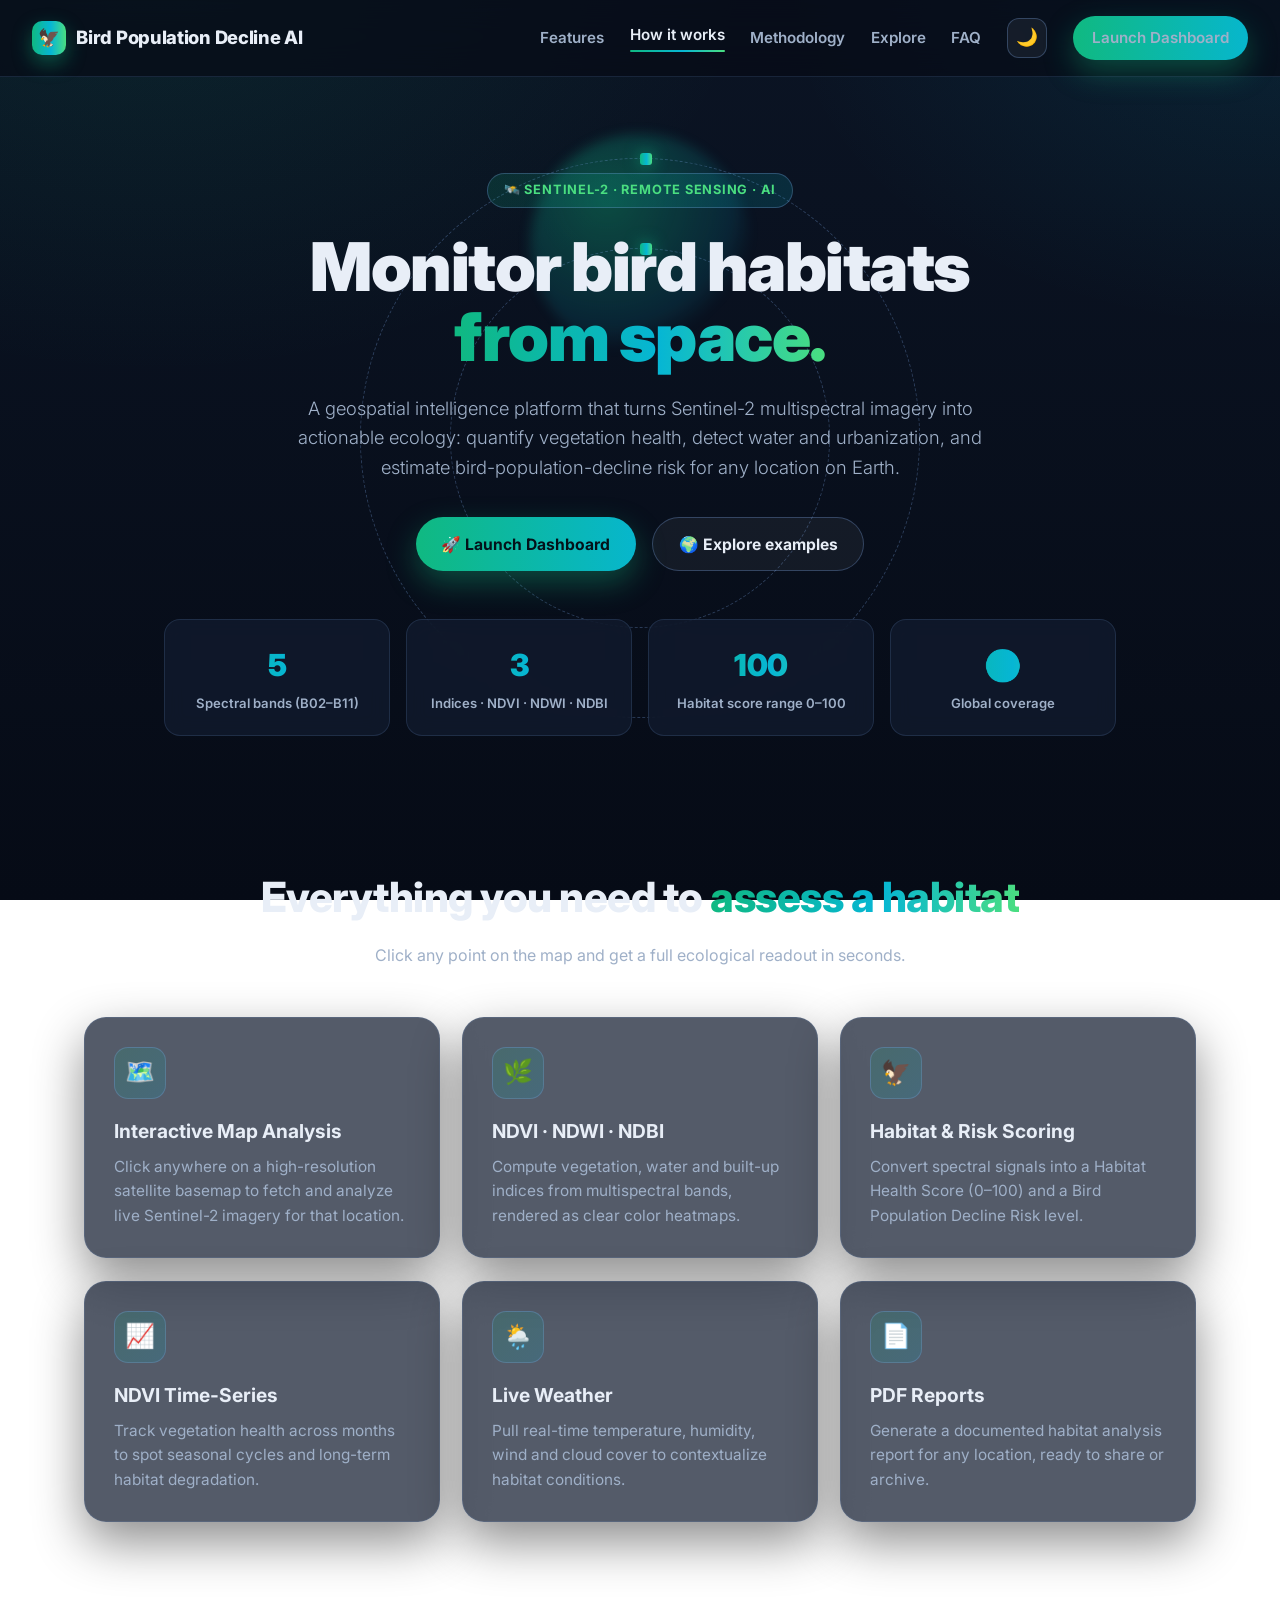
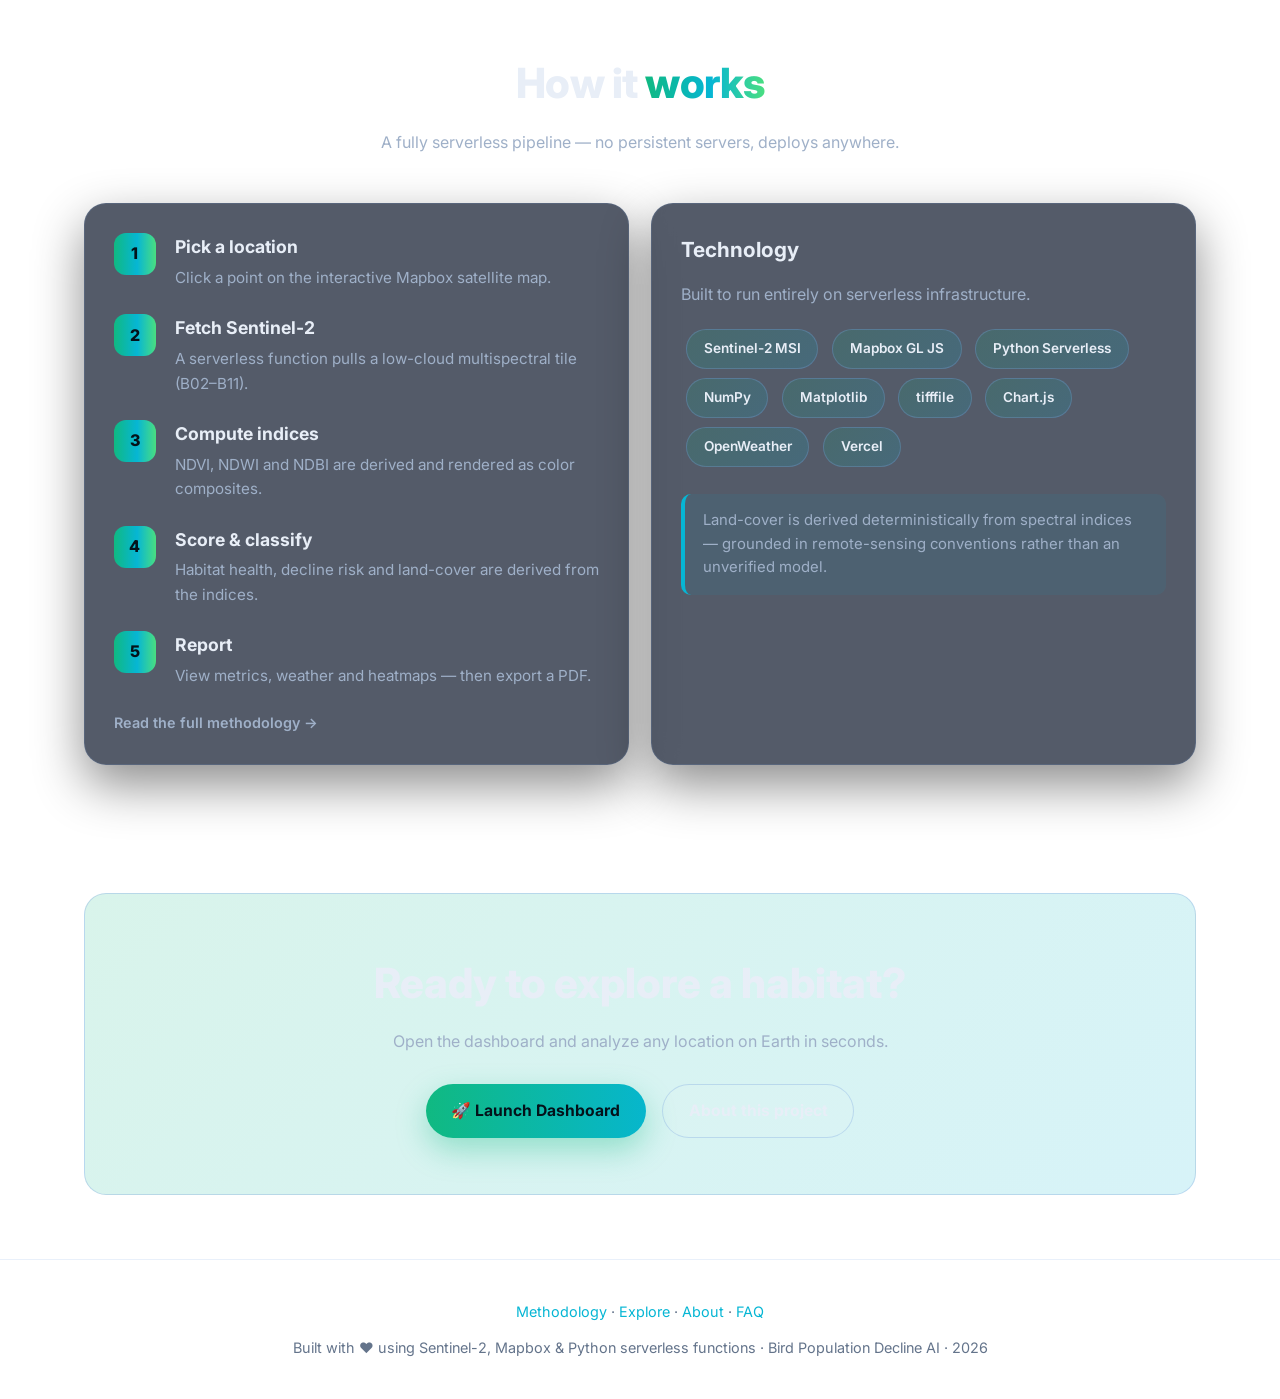
==== index.html @ 42c2994a "Migrate to Vercel static + serverless; add features, PWA, CI" ====
<!DOCTYPE html>
<html lang="en">
<head>
  <meta charset="UTF-8" />
  <meta name="viewport" content="width=device-width, initial-scale=1" />
  <title>Bird Population Decline AI — Geospatial Habitat Intelligence</title>
  <meta name="description" content="Satellite intelligence platform that analyzes bird habitat health and population-decline risk from Sentinel-2 imagery using NDVI, NDWI and NDBI." />
  <link href="https://fonts.googleapis.com/css2?family=Inter:wght@300;400;500;600;700;800;900&display=swap" rel="stylesheet" />
  <link rel="icon" href="data:image/svg+xml,%3Csvg xmlns='http://www.w3.org/2000/svg' viewBox='0 0 100 100'%3E%3Ctext y='.9em' font-size='90'%3E%F0%9F%A6%85%3C/text%3E%3C/svg%3E" />
  <link rel="stylesheet" href="/assets/css/style.css" />
</head>
<body>

  <!-- NAVBAR -->
  <nav class="navbar">
    <a href="/" class="brand" style="color:inherit;">
      <span class="logo">🦅</span>
      <span>Bird Population Decline&nbsp;AI</span>
    </a>
    <div class="nav-links">
      <a href="#features" class="hide-sm">Features</a>
      <a href="#how" class="hide-sm">How it works</a>
      <a href="/methodology" class="hide-sm">Methodology</a>
      <a href="/explore" class="hide-sm">Explore</a>
      <a href="/faq" class="hide-sm">FAQ</a>
      <button class="theme-toggle" data-theme-toggle type="button" aria-label="Toggle color theme" aria-pressed="false" title="Toggle light / dark">
        <span class="sun">☀️</span><span class="moon">🌙</span>
      </button>
      <a href="/dashboard" class="btn btn-primary" style="padding:0.6rem 1.2rem;">Launch Dashboard</a>
    </div>
    <button class="nav-toggle" type="button" aria-label="Open menu" aria-expanded="false"><span></span></button>
  </nav>

  <!-- HERO -->
  <header class="hero">
    <div class="hero-motif" aria-hidden="true">
      <div class="planet"></div>
      <div class="orbit o1"><span class="sat"></span></div>
      <div class="orbit o2"><span class="sat"></span></div>
    </div>
    <span class="eyebrow">🛰️ Sentinel-2 · Remote Sensing · AI</span>
    <h1>Monitor bird habitats <br /><span class="gradient-text">from space.</span></h1>
    <p class="lead">
      A geospatial intelligence platform that turns Sentinel-2 multispectral imagery into
      actionable ecology: quantify vegetation health, detect water and urbanization, and
      estimate bird-population-decline risk for any location on Earth.
    </p>
    <div class="hero-actions">
      <a href="/dashboard" class="btn btn-primary">🚀 Launch Dashboard</a>
      <a href="/explore" class="btn btn-ghost">🌍 Explore examples</a>
    </div>

    <!-- STAT BAND -->
    <div class="stat-band" style="margin-top:3rem;">
      <div class="stat reveal">
        <div class="snum gradient-text"><span data-count="5">0</span></div>
        <div class="slabel">Spectral bands (B02–B11)</div>
      </div>
      <div class="stat reveal d1">
        <div class="snum gradient-text"><span data-count="3">0</span></div>
        <div class="slabel">Indices · NDVI · NDWI · NDBI</div>
      </div>
      <div class="stat reveal d2">
        <div class="snum gradient-text"><span data-count="100">0</span></div>
        <div class="slabel">Habitat score range 0–100</div>
      </div>
      <div class="stat reveal d3">
        <div class="snum gradient-text">🌍</div>
        <div class="slabel">Global coverage</div>
      </div>
    </div>
  </header>

  <!-- FEATURES -->
  <section class="section" id="features">
    <div class="section-head reveal">
      <h2>Everything you need to <span class="gradient-text">assess a habitat</span></h2>
      <p>Click any point on the map and get a full ecological readout in seconds.</p>
    </div>
    <div class="grid grid-3">
      <div class="card feature reveal">
        <div class="ficon">🗺️</div>
        <h3>Interactive Map Analysis</h3>
        <p>Click anywhere on a high-resolution satellite basemap to fetch and analyze live Sentinel-2 imagery for that location.</p>
      </div>
      <div class="card feature reveal d1">
        <div class="ficon">🌿</div>
        <h3>NDVI · NDWI · NDBI</h3>
        <p>Compute vegetation, water and built-up indices from multispectral bands, rendered as clear color heatmaps.</p>
      </div>
      <div class="card feature reveal d2">
        <div class="ficon">🦅</div>
        <h3>Habitat &amp; Risk Scoring</h3>
        <p>Convert spectral signals into a Habitat Health Score (0–100) and a Bird Population Decline Risk level.</p>
      </div>
      <div class="card feature reveal">
        <div class="ficon">📈</div>
        <h3>NDVI Time-Series</h3>
        <p>Track vegetation health across months to spot seasonal cycles and long-term habitat degradation.</p>
      </div>
      <div class="card feature reveal d1">
        <div class="ficon">🌦️</div>
        <h3>Live Weather</h3>
        <p>Pull real-time temperature, humidity, wind and cloud cover to contextualize habitat conditions.</p>
      </div>
      <div class="card feature reveal d2">
        <div class="ficon">📄</div>
        <h3>PDF Reports</h3>
        <p>Generate a documented habitat analysis report for any location, ready to share or archive.</p>
      </div>
    </div>
  </section>

  <!-- HOW IT WORKS -->
  <section class="section" id="how">
    <div class="section-head reveal">
      <h2>How it <span class="gradient-text">works</span></h2>
      <p>A fully serverless pipeline — no persistent servers, deploys anywhere.</p>
    </div>
    <div class="grid grid-2">
      <div class="card reveal">
        <div class="grid steps" style="gap:1.5rem;">
          <div class="step"><div class="num">1</div><div><h3>Pick a location</h3><p>Click a point on the interactive Mapbox satellite map.</p></div></div>
          <div class="step"><div class="num">2</div><div><h3>Fetch Sentinel-2</h3><p>A serverless function pulls a low-cloud multispectral tile (B02–B11).</p></div></div>
          <div class="step"><div class="num">3</div><div><h3>Compute indices</h3><p>NDVI, NDWI and NDBI are derived and rendered as color composites.</p></div></div>
          <div class="step"><div class="num">4</div><div><h3>Score &amp; classify</h3><p>Habitat health, decline risk and land-cover are derived from the indices.</p></div></div>
          <div class="step"><div class="num">5</div><div><h3>Report</h3><p>View metrics, weather and heatmaps — then export a PDF.</p></div></div>
        </div>
        <a href="/methodology" class="back-link" style="margin-top:1.4rem;margin-bottom:0;">Read the full methodology →</a>
      </div>
      <div class="card reveal d1" id="tech">
        <h3 style="font-size:1.3rem;margin-bottom:1rem;">Technology</h3>
        <p style="color:var(--text-dim);margin-bottom:1rem;">Built to run entirely on serverless infrastructure.</p>
        <div>
          <span class="pill">Sentinel-2 MSI</span>
          <span class="pill">Mapbox GL JS</span>
          <span class="pill">Python Serverless</span>
          <span class="pill">NumPy</span>
          <span class="pill">Matplotlib</span>
          <span class="pill">tifffile</span>
          <span class="pill">Chart.js</span>
          <span class="pill">OpenWeather</span>
          <span class="pill">Vercel</span>
        </div>
        <div class="info-box" style="margin-top:1.4rem;">
          Land-cover is derived deterministically from spectral indices — grounded in
          remote-sensing conventions rather than an unverified model.
        </div>
      </div>
    </div>
  </section>

  <!-- CTA -->
  <section class="section">
    <div class="cta-band reveal">
      <h2>Ready to explore a habitat?</h2>
      <p>Open the dashboard and analyze any location on Earth in seconds.</p>
      <div class="hero-actions">
        <a href="/dashboard" class="btn btn-primary">🚀 Launch Dashboard</a>
        <a href="/about" class="btn btn-ghost">About this project</a>
      </div>
    </div>
  </section>

  <footer class="site-footer">
    <div style="margin-bottom:0.8rem;">
      <a href="/methodology">Methodology</a> ·
      <a href="/explore">Explore</a> ·
      <a href="/about">About</a> ·
      <a href="/faq">FAQ</a>
    </div>
    Built with ❤️ using Sentinel-2, Mapbox &amp; Python serverless functions ·
    Bird Population Decline AI · <span data-year></span>
  </footer>

  <script src="/assets/js/site.js"></script>
</body>
</html>
---- assets/css/style.css ----
/* ============================================================
   Bird Population Decline AI — Design System
   Professional dark theme with emerald/cyan accents
   ============================================================ */

:root {
  --bg-0: #060b16;
  --bg-1: #0b1424;
  --bg-2: #101c33;
  --surface: rgba(18, 28, 48, 0.72);
  --surface-solid: #111c30;
  --border: rgba(120, 160, 220, 0.16);
  --border-strong: rgba(120, 160, 220, 0.32);

  --text: #e8eef7;
  --text-dim: #9fb0c8;
  --text-faint: #64748b;

  --emerald: #10b981;
  --cyan: #06b6d4;
  --lime: #4ade80;
  --amber: #f59e0b;
  --red: #ef4444;

  --grad: linear-gradient(90deg, #10b981, #06b6d4 55%, #4ade80);
  --grad-soft: linear-gradient(135deg, rgba(16, 185, 129, 0.16), rgba(6, 182, 212, 0.16));

  --radius: 16px;
  --radius-lg: 22px;
  --shadow: 0 20px 50px rgba(0, 0, 0, 0.45);
  --shadow-lg: 0 30px 70px rgba(0, 0, 0, 0.55);
  --font: "Inter", "Segoe UI", system-ui, -apple-system, sans-serif;
}

* { margin: 0; padding: 0; box-sizing: border-box; }

html { scroll-behavior: smooth; }

body {
  font-family: var(--font);
  color: var(--text);
  background:
    radial-gradient(1000px 700px at 12% -5%, rgba(16, 185, 129, 0.10), transparent 60%),
    radial-gradient(900px 600px at 100% 0%, rgba(6, 182, 212, 0.10), transparent 55%),
    linear-gradient(180deg, var(--bg-1) 0%, var(--bg-0) 100%);
  background-attachment: fixed;
  min-height: 100vh;
  line-height: 1.6;
  -webkit-font-smoothing: antialiased;
}

a { color: var(--cyan); text-decoration: none; }
a:hover { color: var(--lime); }

.gradient-text {
  background: var(--grad);
  -webkit-background-clip: text;
  background-clip: text;
  -webkit-text-fill-color: transparent;
}

/* ---------- Buttons ---------- */
.btn {
  display: inline-flex;
  align-items: center;
  gap: 0.5rem;
  padding: 0.85rem 1.6rem;
  border-radius: 999px;
  font-weight: 700;
  font-size: 0.98rem;
  border: none;
  cursor: pointer;
  transition: transform 0.25s ease, box-shadow 0.25s ease, background-position 0.4s ease;
  font-family: inherit;
}
.btn-primary {
  background: var(--grad);
  background-size: 200%;
  color: #04121a;
  box-shadow: 0 12px 30px rgba(16, 185, 129, 0.35);
}
.btn-primary:hover {
  transform: translateY(-3px);
  background-position: 100%;
  box-shadow: 0 18px 44px rgba(16, 185, 129, 0.5);
  color: #04121a;
}
.btn-ghost {
  background: rgba(255, 255, 255, 0.05);
  color: var(--text);
  border: 1px solid var(--border-strong);
}
.btn-ghost:hover { background: rgba(255, 255, 255, 0.1); transform: translateY(-2px); color: var(--text); }
.btn:disabled { opacity: 0.55; cursor: not-allowed; transform: none; box-shadow: none; }

/* ---------- Cards ---------- */
.card {
  background: var(--surface);
  border: 1px solid var(--border);
  border-radius: var(--radius-lg);
  padding: 1.8rem;
  backdrop-filter: blur(14px);
  -webkit-backdrop-filter: blur(14px);
  box-shadow: var(--shadow);
}

/* ============================================================
   NAVBAR
   ============================================================ */
.navbar {
  position: sticky;
  top: 0;
  z-index: 50;
  display: flex;
  align-items: center;
  justify-content: space-between;
  padding: 1rem 2rem;
  background: rgba(6, 11, 22, 0.7);
  backdrop-filter: blur(16px);
  border-bottom: 1px solid var(--border);
}
.brand { display: flex; align-items: center; gap: 0.65rem; font-weight: 800; font-size: 1.15rem; letter-spacing: -0.3px; }
.brand .logo {
  width: 34px; height: 34px; border-radius: 10px;
  display: grid; place-items: center;
  background: var(--grad); font-size: 1.1rem;
  box-shadow: 0 8px 20px rgba(16, 185, 129, 0.4);
}
.nav-links { display: flex; align-items: center; gap: 1.6rem; }
.nav-links a { color: var(--text-dim); font-weight: 600; font-size: 0.95rem; }
.nav-links a:hover { color: var(--text); }

/* ============================================================
   LANDING PAGE
   ============================================================ */
.hero {
  text-align: center;
  padding: 6rem 1.5rem 4rem;
  position: relative;
}
.hero .eyebrow {
  display: inline-block;
  padding: 0.4rem 1rem;
  border-radius: 999px;
  background: var(--grad-soft);
  border: 1px solid var(--border-strong);
  color: var(--lime);
  font-size: 0.8rem;
  font-weight: 700;
  letter-spacing: 0.06em;
  text-transform: uppercase;
  margin-bottom: 1.5rem;
}
.hero h1 {
  font-size: clamp(2.4rem, 6vw, 4.2rem);
  font-weight: 900;
  letter-spacing: -1.5px;
  line-height: 1.05;
  margin-bottom: 1.3rem;
}
.hero p.lead {
  max-width: 720px;
  margin: 0 auto 2.2rem;
  font-size: 1.15rem;
  color: var(--text-dim);
  font-weight: 300;
}
.hero-actions { display: flex; gap: 1rem; justify-content: center; flex-wrap: wrap; }

.section { max-width: 1160px; margin: 0 auto; padding: 4rem 1.5rem; }
.section-head { text-align: center; margin-bottom: 3rem; }
.section-head h2 { font-size: clamp(1.8rem, 3.5vw, 2.6rem); font-weight: 800; letter-spacing: -0.5px; margin-bottom: 0.8rem; }
.section-head p { color: var(--text-dim); max-width: 620px; margin: 0 auto; }

.grid { display: grid; gap: 1.4rem; }
.grid-3 { grid-template-columns: repeat(auto-fit, minmax(280px, 1fr)); }
.grid-2 { grid-template-columns: repeat(auto-fit, minmax(320px, 1fr)); }

.feature {
  transition: transform 0.3s ease, border-color 0.3s ease, box-shadow 0.3s ease;
}
.feature:hover { transform: translateY(-6px); border-color: var(--border-strong); box-shadow: var(--shadow-lg); }
.feature .ficon {
  width: 52px; height: 52px; border-radius: 14px;
  display: grid; place-items: center; font-size: 1.5rem;
  background: var(--grad-soft); border: 1px solid var(--border-strong);
  margin-bottom: 1.1rem;
}
.feature h3 { font-size: 1.2rem; margin-bottom: 0.5rem; }
.feature p { color: var(--text-dim); font-size: 0.96rem; }

/* Steps */
.steps { counter-reset: step; }
.step { display: flex; gap: 1.2rem; align-items: flex-start; }
.step .num {
  flex: none; width: 42px; height: 42px; border-radius: 12px;
  display: grid; place-items: center; font-weight: 800;
  background: var(--grad); color: #04121a;
}
.step h3 { font-size: 1.1rem; margin-bottom: 0.3rem; }
.step p { color: var(--text-dim); font-size: 0.95rem; }

.cta-band {
  text-align: center;
  background: var(--grad-soft);
  border: 1px solid var(--border-strong);
  border-radius: var(--radius-lg);
  padding: 3.5rem 2rem;
}
.cta-band h2 { font-size: clamp(1.8rem, 4vw, 2.6rem); font-weight: 800; margin-bottom: 0.8rem; }
.cta-band p { color: var(--text-dim); margin-bottom: 1.8rem; }

.pill {
  display: inline-block; margin: 0.3rem;
  padding: 0.5rem 1.05rem; border-radius: 999px;
  background: var(--grad-soft); border: 1px solid var(--border-strong);
  font-size: 0.85rem; font-weight: 600;
}

.site-footer {
  border-top: 1px solid var(--border);
  padding: 2.5rem 1.5rem;
  text-align: center;
  color: var(--text-faint);
  font-size: 0.9rem;
}

/* ============================================================
   LOGIN OVERLAY
   ============================================================ */
.login-overlay {
  position: fixed; inset: 0; z-index: 100;
  display: grid; place-items: center;
  padding: 1.5rem;
  background:
    radial-gradient(800px 500px at 50% 0%, rgba(16, 185, 129, 0.12), transparent 60%),
    rgba(4, 8, 16, 0.92);
  backdrop-filter: blur(6px);
}
.login-card { width: 100%; max-width: 420px; text-align: center; }
.login-card .logo-lg {
  width: 64px; height: 64px; border-radius: 18px; margin: 0 auto 1.2rem;
  display: grid; place-items: center; font-size: 2rem;
  background: var(--grad); box-shadow: 0 14px 34px rgba(16, 185, 129, 0.45);
}
.login-card h2 { font-size: 1.6rem; margin-bottom: 0.4rem; }
.login-card .sub { color: var(--text-dim); font-size: 0.95rem; margin-bottom: 1.6rem; }
.demo-hint {
  background: var(--grad-soft); border: 1px dashed var(--border-strong);
  border-radius: 12px; padding: 0.7rem; font-size: 0.85rem; color: var(--text-dim);
  margin-bottom: 1.4rem;
}
.demo-hint b { color: var(--lime); }

.field { text-align: left; margin-bottom: 1rem; }
.field label { display: block; font-size: 0.85rem; color: var(--text-dim); margin-bottom: 0.4rem; font-weight: 600; }
.input {
  width: 100%; padding: 0.8rem 1rem; border-radius: 12px;
  background: rgba(255, 255, 255, 0.04); border: 1px solid var(--border-strong);
  color: var(--text); font-size: 0.98rem; font-family: inherit;
  transition: border-color 0.2s ease, box-shadow 0.2s ease;
}
.input:focus { outline: none; border-color: var(--emerald); box-shadow: 0 0 0 3px rgba(16, 185, 129, 0.18); }
.form-error { color: var(--red); font-size: 0.88rem; min-height: 1.2rem; margin-bottom: 0.6rem; }

/* ============================================================
   DASHBOARD
   ============================================================ */
.dash { display: none; }
.dash.active { display: block; }

.dash-tabs {
  display: flex; gap: 0.5rem; flex-wrap: wrap;
  max-width: 1300px; margin: 1.5rem auto 0; padding: 0 1.5rem;
}
.tab-btn {
  padding: 0.7rem 1.3rem; border-radius: 12px 12px 0 0;
  background: transparent; border: none; cursor: pointer;
  color: var(--text-dim); font-weight: 700; font-size: 0.95rem; font-family: inherit;
  border-bottom: 3px solid transparent; transition: all 0.2s ease;
}
.tab-btn:hover { color: var(--text); background: rgba(255, 255, 255, 0.04); }
.tab-btn.active { color: var(--emerald); border-bottom-color: var(--emerald); background: var(--grad-soft); }

.dash-body { max-width: 1300px; margin: 0 auto; padding: 1.5rem; }
.tab-panel { display: none; animation: fadeIn 0.4s ease; }
.tab-panel.active { display: block; }
@keyframes fadeIn { from { opacity: 0; transform: translateY(10px); } to { opacity: 1; transform: none; } }

.panel-title { font-size: 1.5rem; font-weight: 800; margin-bottom: 0.4rem; }
.panel-sub { color: var(--text-dim); margin-bottom: 1.4rem; }

#map { width: 100%; height: 460px; border-radius: var(--radius); overflow: hidden; border: 1px solid var(--border-strong); }

.coord-bar {
  display: flex; align-items: center; justify-content: space-between; flex-wrap: wrap; gap: 1rem;
  margin-top: 1.2rem; padding: 1rem 1.3rem;
  background: var(--grad-soft); border: 1px solid var(--border-strong); border-radius: 14px;
}
.coord-bar .coords { font-family: ui-monospace, monospace; font-size: 1rem; }

/* Metrics */
.metrics { display: grid; grid-template-columns: repeat(auto-fit, minmax(180px, 1fr)); gap: 1.1rem; margin: 1.4rem 0; }
.metric {
  background: var(--grad-soft); border: 1px solid var(--border-strong);
  border-radius: var(--radius); padding: 1.3rem; text-align: center;
  transition: transform 0.3s ease, box-shadow 0.3s ease;
}
.metric:hover { transform: translateY(-5px); box-shadow: 0 16px 36px rgba(16, 185, 129, 0.2); }
.metric .mlabel { font-size: 0.75rem; text-transform: uppercase; letter-spacing: 0.06em; color: var(--text-dim); font-weight: 700; margin-bottom: 0.5rem; }
.metric .mvalue { font-size: 2rem; font-weight: 800; }
.metric .mnote { font-size: 0.8rem; color: var(--text-dim); margin-top: 0.4rem; }

/* Index image grid */
.img-grid { display: grid; grid-template-columns: repeat(auto-fit, minmax(220px, 1fr)); gap: 1.2rem; }
.img-tile { text-align: center; }
.img-tile img {
  width: 100%; border-radius: 14px; border: 1px solid var(--border-strong);
  background: var(--bg-2); image-rendering: auto; aspect-ratio: 1 / 1; object-fit: cover;
}
.img-tile .caption { margin-top: 0.6rem; font-weight: 700; }
.img-tile .caption small { display: block; color: var(--text-dim); font-weight: 400; font-size: 0.8rem; }

.info-box {
  background: rgba(6, 182, 212, 0.08); border-left: 4px solid var(--cyan);
  padding: 0.9rem 1.1rem; border-radius: 10px; margin: 1rem 0; font-size: 0.93rem; color: var(--text-dim);
}
.badge {
  display: inline-block; padding: 0.5rem 1.1rem; border-radius: 999px; font-weight: 700;
  background: var(--grad-soft); border: 1px solid var(--border-strong);
}

.row { display: flex; gap: 1rem; flex-wrap: wrap; align-items: flex-end; }
.row .field { flex: 1; min-width: 180px; margin-bottom: 0; }

/* Loader */
.loader {
  width: 46px; height: 46px; border-radius: 50%;
  border: 5px solid rgba(255, 255, 255, 0.1); border-top-color: var(--emerald);
  animation: spin 0.9s linear infinite; margin: 1.5rem auto;
}
@keyframes spin { to { transform: rotate(360deg); } }
.loading-wrap { text-align: center; color: var(--text-dim); }

.hidden { display: none !important; }

.toast {
  position: fixed; bottom: 1.5rem; left: 50%; transform: translateX(-50%);
  background: var(--surface-solid); border: 1px solid var(--border-strong);
  color: var(--text); padding: 0.9rem 1.4rem; border-radius: 12px;
  box-shadow: var(--shadow-lg); z-index: 200; max-width: 90vw;
  opacity: 0; pointer-events: none; transition: opacity 0.3s ease, transform 0.3s ease;
}
.toast.show { opacity: 1; transform: translateX(-50%) translateY(-4px); }
.toast.error { border-color: var(--red); }
.toast.success { border-color: var(--emerald); }

@media (max-width: 640px) {
  .navbar { padding: 0.9rem 1.1rem; }
  .nav-links { gap: 1rem; }
  .nav-links a.hide-sm { display: none; }
  #map { height: 340px; }
}



/* ============================================================
   ENHANCEMENTS — shared components (v2)
   Added: light theme, condensing navbar, scroll-reveal,
   skeletons, risk gauge, accordion, stat band, index legend,
   content pages (prose/formula/diagram), example cards,
   error page, theme toggle, mobile nav, reduced-motion.
   ============================================================ */

/* ---------- Light theme overrides ---------- */
[data-theme="light"] {
  --bg-0: #e9eef6;
  --bg-1: #f4f8fc;
  --bg-2: #ffffff;
  --surface: rgba(255, 255, 255, 0.82);
  --surface-solid: #ffffff;
  --border: rgba(30, 60, 110, 0.14);
  --border-strong: rgba(30, 60, 110, 0.26);
  --text: #0f1b2d;
  --text-dim: #43576f;
  --text-faint: #6b7d97;
  --shadow: 0 20px 50px rgba(20, 40, 80, 0.12);
  --shadow-lg: 0 30px 70px rgba(20, 40, 80, 0.18);
}
[data-theme="light"] a { color: #0891b2; }
[data-theme="light"] a:hover { color: #059669; }
[data-theme="light"] .navbar { background: rgba(255, 255, 255, 0.72); }
[data-theme="light"] .btn-ghost { background: rgba(20, 40, 80, 0.05); }
[data-theme="light"] .btn-ghost:hover { background: rgba(20, 40, 80, 0.1); }
[data-theme="light"] .input { background: rgba(20, 40, 80, 0.04); }
[data-theme="light"] .tab-btn:hover { background: rgba(20, 40, 80, 0.05); }
[data-theme="light"] .loader { border-color: rgba(20, 40, 80, 0.12); border-top-color: var(--emerald); }
[data-theme="light"] .skeleton {
  background: linear-gradient(90deg, rgba(20,40,80,0.06) 25%, rgba(20,40,80,0.12) 37%, rgba(20,40,80,0.06) 63%);
  background-size: 400% 100%;
}
[data-theme="light"] .login-overlay {
  background:
    radial-gradient(800px 500px at 50% 0%, rgba(16, 185, 129, 0.16), transparent 60%),
    rgba(230, 238, 248, 0.94);
}

/* smooth theme transition */
body, .navbar, .card, .input, .btn { transition: background-color 0.3s ease, color 0.3s ease, border-color 0.3s ease; }

/* ---------- Condensing navbar + theme toggle + mobile nav ---------- */
.navbar { transition: padding 0.28s ease, background 0.28s ease, box-shadow 0.28s ease; }
.navbar.scrolled { padding-top: 0.6rem; padding-bottom: 0.6rem; box-shadow: 0 10px 30px rgba(0,0,0,0.25); }

.theme-toggle {
  width: 40px; height: 40px; flex: none;
  display: grid; place-items: center;
  border-radius: 12px; cursor: pointer;
  background: rgba(255,255,255,0.06);
  border: 1px solid var(--border-strong);
  color: var(--text); font-size: 1.1rem; line-height: 1;
  transition: transform 0.2s ease, background 0.2s ease;
}
[data-theme="light"] .theme-toggle { background: rgba(20,40,80,0.05); }
.theme-toggle:hover { transform: translateY(-2px) rotate(-8deg); }
.theme-toggle .sun { display: none; }
.theme-toggle .moon { display: inline; }
[data-theme="light"] .theme-toggle .sun { display: inline; }
[data-theme="light"] .theme-toggle .moon { display: none; }

.nav-toggle {
  display: none; width: 40px; height: 40px; flex: none;
  border-radius: 12px; cursor: pointer; place-items: center;
  background: rgba(255,255,255,0.06); border: 1px solid var(--border-strong);
  color: var(--text);
}
[data-theme="light"] .nav-toggle { background: rgba(20,40,80,0.05); }
.nav-toggle span, .nav-toggle span::before, .nav-toggle span::after {
  content: ""; display: block; width: 18px; height: 2px; border-radius: 2px;
  background: var(--text); position: relative; transition: transform 0.25s ease, opacity 0.2s ease;
}
.nav-toggle span::before { position: absolute; top: -6px; }
.nav-toggle span::after { position: absolute; top: 6px; }
.nav-open .nav-toggle span { background: transparent; }
.nav-open .nav-toggle span::before { transform: translateY(6px) rotate(45deg); }
.nav-open .nav-toggle span::after { transform: translateY(-6px) rotate(-45deg); }

.nav-links a.active-link { color: var(--text); }
.nav-links a.active-link::after {
  content: ""; display: block; height: 2px; border-radius: 2px;
  background: var(--grad); margin-top: 3px;
}

@media (max-width: 820px) {
  .nav-toggle { display: grid; }
  .nav-links {
    position: absolute; top: 100%; right: 0; left: 0;
    flex-direction: column; align-items: stretch; gap: 0.2rem;
    padding: 0.8rem 1.2rem 1.2rem;
    background: var(--surface-solid);
    border-bottom: 1px solid var(--border);
    box-shadow: var(--shadow);
    transform: translateY(-8px); opacity: 0; pointer-events: none;
    transition: opacity 0.2s ease, transform 0.2s ease;
  }
  .nav-open .nav-links { transform: none; opacity: 1; pointer-events: auto; }
  .nav-links a.hide-sm { display: block !important; padding: 0.6rem 0.2rem; }
  .nav-links .btn { justify-content: center; }
}

/* ---------- Scroll reveal ---------- */
.reveal { opacity: 0; transform: translateY(22px); transition: opacity 0.6s ease, transform 0.6s ease; }
.reveal.in { opacity: 1; transform: none; }
.reveal.d1 { transition-delay: 0.08s; }
.reveal.d2 { transition-delay: 0.16s; }
.reveal.d3 { transition-delay: 0.24s; }
.reveal.d4 { transition-delay: 0.32s; }
.reveal.d5 { transition-delay: 0.40s; }

/* ---------- Hero orbital motif ---------- */
.hero-motif {
  position: absolute; inset: 0; z-index: -1; overflow: hidden; pointer-events: none;
}
.hero-motif .planet {
  position: absolute; top: 8%; left: 50%; transform: translateX(-50%);
  width: 220px; height: 220px; border-radius: 50%;
  background: radial-gradient(circle at 35% 30%, rgba(16,185,129,0.35), rgba(6,182,212,0.12) 60%, transparent 72%);
  filter: blur(6px);
}
.hero-motif .orbit {
  position: absolute; top: 50%; left: 50%; transform: translate(-50%, -50%);
  border: 1px dashed var(--border-strong); border-radius: 50%;
}
.hero-motif .orbit.o1 { width: 380px; height: 380px; animation: spin 26s linear infinite; }
.hero-motif .orbit.o2 { width: 560px; height: 560px; animation: spin 44s linear infinite reverse; }
.hero-motif .sat {
  position: absolute; top: -6px; left: 50%; width: 12px; height: 12px; border-radius: 3px;
  background: var(--grad); box-shadow: 0 0 16px rgba(16,185,129,0.7);
}

/* ---------- Stat band ---------- */
.stat-band {
  display: grid; grid-template-columns: repeat(auto-fit, minmax(150px, 1fr)); gap: 1rem;
  max-width: 1000px; margin: 1rem auto 0; padding: 0 1.5rem;
}
.stat {
  text-align: center; padding: 1.3rem 1rem; border-radius: var(--radius);
  background: var(--surface); border: 1px solid var(--border); backdrop-filter: blur(10px);
}
.stat .snum { font-size: 1.9rem; font-weight: 900; letter-spacing: -0.5px; }
.stat .slabel { font-size: 0.82rem; color: var(--text-dim); font-weight: 600; margin-top: 0.2rem; }

/* ---------- Skeleton loaders ---------- */
.skeleton {
  border-radius: 12px;
  background: linear-gradient(90deg, rgba(255,255,255,0.05) 25%, rgba(255,255,255,0.12) 37%, rgba(255,255,255,0.05) 63%);
  background-size: 400% 100%;
  animation: shimmer 1.4s ease infinite;
}
@keyframes shimmer { 0% { background-position: 100% 0; } 100% { background-position: -100% 0; } }
.skeleton-grid { display: grid; grid-template-columns: repeat(auto-fit, minmax(180px, 1fr)); gap: 1.1rem; margin: 1.4rem 0; }
.skeleton.metric-sk { height: 118px; }
.skeleton.img-sk { aspect-ratio: 1/1; }

/* ---------- Risk gauge ---------- */
.gauge-wrap { display: flex; gap: 1.4rem; align-items: center; flex-wrap: wrap; }
.gauge {
  --pct: 0;
  --gcolor: var(--emerald);
  width: 148px; height: 148px; flex: none; border-radius: 50%;
  background: conic-gradient(var(--gcolor) calc(var(--pct) * 1%), rgba(255,255,255,0.06) 0);
  display: grid; place-items: center;
  transition: background 0.9s ease;
}
[data-theme="light"] .gauge { background: conic-gradient(var(--gcolor) calc(var(--pct) * 1%), rgba(20,40,80,0.08) 0); }
.gauge .gauge-inner {
  width: 112px; height: 112px; border-radius: 50%;
  background: var(--surface-solid); display: grid; place-items: center; text-align: center;
  border: 1px solid var(--border);
}
.gauge .gauge-val { font-size: 1.9rem; font-weight: 900; line-height: 1; }
.gauge .gauge-cap { font-size: 0.68rem; text-transform: uppercase; letter-spacing: 0.08em; color: var(--text-dim); margin-top: 0.25rem; }

/* ---------- Index legend ---------- */
.legend { display: grid; grid-template-columns: repeat(auto-fit, minmax(210px, 1fr)); gap: 0.9rem; margin-top: 1rem; }
.legend-item { font-size: 0.82rem; color: var(--text-dim); }
.legend-item b { color: var(--text); display: block; margin-bottom: 0.3rem; font-size: 0.9rem; }
.legend-bar { height: 12px; border-radius: 6px; margin-bottom: 0.35rem; border: 1px solid var(--border-strong); }
.lb-ndvi { background: linear-gradient(90deg, #b91c1c, #f59e0b, #4ade80, #166534); }
.lb-ndwi { background: linear-gradient(90deg, #0e2233, #06b6d4, #67e8f9); }
.lb-ndbi { background: linear-gradient(90deg, #4c1d95, #9333ea, #f59e0b); }
.legend-scale { display: flex; justify-content: space-between; font-size: 0.72rem; color: var(--text-faint); }

/* ---------- Content pages (prose / formula / diagram) ---------- */
.page { max-width: 900px; margin: 0 auto; padding: 3rem 1.5rem 4rem; }
.page-wide { max-width: 1160px; }
.page-head { text-align: center; margin-bottom: 2.6rem; }
.page-head .eyebrow {
  display: inline-block; padding: 0.35rem 0.9rem; border-radius: 999px;
  background: var(--grad-soft); border: 1px solid var(--border-strong);
  color: var(--lime); font-size: 0.75rem; font-weight: 700; letter-spacing: 0.06em;
  text-transform: uppercase; margin-bottom: 1rem;
}
.page-head h1 { font-size: clamp(2rem, 5vw, 3rem); font-weight: 900; letter-spacing: -1px; }
.page-head p { color: var(--text-dim); max-width: 640px; margin: 0.8rem auto 0; }

.prose { color: var(--text-dim); line-height: 1.9; }
.prose h2 { color: var(--text); font-size: 1.5rem; margin: 2rem 0 0.8rem; letter-spacing: -0.4px; }
.prose h3 { color: var(--text); font-size: 1.15rem; margin: 1.4rem 0 0.5rem; }
.prose p { margin-bottom: 1rem; }
.prose ul, .prose ol { margin: 0 0 1rem 1.3rem; }
.prose li { margin-bottom: 0.5rem; }
.prose code {
  font-family: ui-monospace, monospace; font-size: 0.9em;
  background: rgba(6,182,212,0.12); padding: 0.12em 0.4em; border-radius: 6px; color: var(--text);
}

.formula {
  font-family: ui-monospace, "Cascadia Code", monospace;
  background: var(--surface); border: 1px solid var(--border-strong);
  border-left: 4px solid var(--emerald); border-radius: 12px;
  padding: 1rem 1.2rem; margin: 1rem 0; font-size: 1rem; color: var(--text); overflow-x: auto;
}
.formula .fname { color: var(--lime); font-weight: 700; }

.diagram { width: 100%; height: auto; margin: 1.4rem 0; }

/* ---------- Example location cards (explore) ---------- */
.example-grid { display: grid; grid-template-columns: repeat(auto-fit, minmax(260px, 1fr)); gap: 1.4rem; }
.loc-card {
  display: block; text-align: left; cursor: pointer;
  transition: transform 0.3s ease, border-color 0.3s ease, box-shadow 0.3s ease;
}
.loc-card:hover { transform: translateY(-6px); border-color: var(--border-strong); box-shadow: var(--shadow-lg); }
.loc-card .loc-emoji {
  width: 52px; height: 52px; border-radius: 14px; display: grid; place-items: center;
  font-size: 1.5rem; background: var(--grad-soft); border: 1px solid var(--border-strong); margin-bottom: 1rem;
}
.loc-card h3 { font-size: 1.15rem; margin-bottom: 0.25rem; color: var(--text); }
.loc-card .loc-coords { font-family: ui-monospace, monospace; font-size: 0.82rem; color: var(--text-faint); margin-bottom: 0.6rem; }
.loc-card p { color: var(--text-dim); font-size: 0.92rem; }
.loc-card .loc-go { margin-top: 0.9rem; font-weight: 700; color: var(--emerald); font-size: 0.9rem; }

/* ---------- Accordion (FAQ) ---------- */
.accordion { display: grid; gap: 0.9rem; }
.acc-item { background: var(--surface); border: 1px solid var(--border); border-radius: var(--radius); overflow: hidden; }
.acc-header {
  width: 100%; text-align: left; cursor: pointer; font-family: inherit;
  display: flex; align-items: center; justify-content: space-between; gap: 1rem;
  padding: 1.1rem 1.3rem; background: transparent; border: none; color: var(--text);
  font-weight: 700; font-size: 1rem;
}
.acc-header .acc-icon { flex: none; transition: transform 0.3s ease; color: var(--emerald); font-size: 1.3rem; }
.acc-item.open .acc-header .acc-icon { transform: rotate(45deg); }
.acc-body { max-height: 0; overflow: hidden; transition: max-height 0.35s ease; }
.acc-body-inner { padding: 0 1.3rem 1.2rem; color: var(--text-dim); line-height: 1.8; }

/* ---------- Error / 404 page ---------- */
.error-page { min-height: 72vh; display: grid; place-items: center; text-align: center; padding: 3rem 1.5rem; }
.error-code {
  font-size: clamp(5rem, 20vw, 10rem); font-weight: 900; line-height: 1; letter-spacing: -3px;
}
.error-page p { color: var(--text-dim); max-width: 460px; margin: 1rem auto 2rem; }

/* ---------- Breadcrumb / back link ---------- */
.back-link { display: inline-flex; align-items: center; gap: 0.4rem; color: var(--text-dim); font-weight: 600; font-size: 0.9rem; margin-bottom: 1.4rem; }
.back-link:hover { color: var(--emerald); }

/* ---------- Reduced motion ---------- */
@media (prefers-reduced-motion: reduce) {
  * { animation-duration: 0.001ms !important; animation-iteration-count: 1 !important; transition-duration: 0.001ms !important; scroll-behavior: auto !important; }
  .reveal { opacity: 1 !important; transform: none !important; }
  .hero-motif .orbit { animation: none !important; }
}

/* ---------- Focus visibility (a11y) ---------- */
a:focus-visible, button:focus-visible, input:focus-visible, .acc-header:focus-visible, .loc-card:focus-visible {
  outline: 2px solid var(--emerald); outline-offset: 2px; border-radius: 8px;
}



/* ============================================================
   ENHANCEMENTS v3 — dashboard tools (search, saved, chips,
   export, change detection, extra legend, toast action)
   ============================================================ */

/* Toolbar: search + actions */
.toolbar {
  display: flex; flex-wrap: wrap; gap: 0.8rem; align-items: center;
  justify-content: space-between; margin-bottom: 1rem;
}
.search-box { display: flex; gap: 0.5rem; flex: 1; min-width: 260px; }
.search-box .input { flex: 1; }
.toolbar-actions { display: flex; gap: 0.5rem; flex-wrap: wrap; }

/* Saved / recent locations */
.saved-wrap {
  display: flex; align-items: center; gap: 0.6rem; flex-wrap: wrap;
  margin-bottom: 1rem;
}
.saved-label { color: var(--text-dim); font-size: 0.85rem; font-weight: 700; }
.saved-chips { display: flex; gap: 0.5rem; flex-wrap: wrap; }
.loc-chip {
  display: inline-flex; align-items: center; gap: 0.4rem; cursor: pointer;
  padding: 0.4rem 0.8rem; border-radius: 999px; font-size: 0.85rem; font-weight: 600;
  background: var(--grad-soft); border: 1px solid var(--border-strong); color: var(--text);
  transition: transform 0.2s ease, box-shadow 0.2s ease;
}
.loc-chip:hover { transform: translateY(-2px); box-shadow: 0 8px 20px rgba(16,185,129,0.18); }
.loc-chip .x { color: var(--text-dim); font-weight: 800; padding: 0 0.15rem; }
.loc-chip .x:hover { color: var(--red); }

/* Bird species chips */
.chip-row { display: flex; gap: 0.5rem; flex-wrap: wrap; align-items: center; margin-top: 0.4rem; }
.chip-label { width: 100%; color: var(--text-dim); font-size: 0.85rem; font-weight: 700; margin-bottom: 0.2rem; }
.chip {
  display: inline-flex; align-items: center; gap: 0.35rem;
  padding: 0.35rem 0.75rem; border-radius: 999px; font-size: 0.82rem;
  background: rgba(6,182,212,0.10); border: 1px solid var(--border-strong); color: var(--text-dim);
}
.chip b { color: var(--emerald); }
.chip i { color: var(--text); font-style: italic; }

/* Export / action button row */
.btn-row { display: flex; gap: 0.7rem; flex-wrap: wrap; }

/* Extra legend bar for NDMI */
.lb-ndmi { background: linear-gradient(90deg, #8c510a, #d8b365, #f5f5f5, #5ab4ac, #01665e); }

/* Toast action button (e.g. Retry) */
.toast-action {
  margin-left: 0.9rem; padding: 0.35rem 0.9rem; border-radius: 999px; cursor: pointer;
  background: var(--grad); color: #04121a; border: none; font-weight: 800; font-size: 0.85rem;
  font-family: inherit;
}
.toast-action:hover { filter: brightness(1.08); }

/* Mapbox GL Draw polygon fill in brand colors */
.mapbox-gl-draw_polygon { cursor: crosshair; }
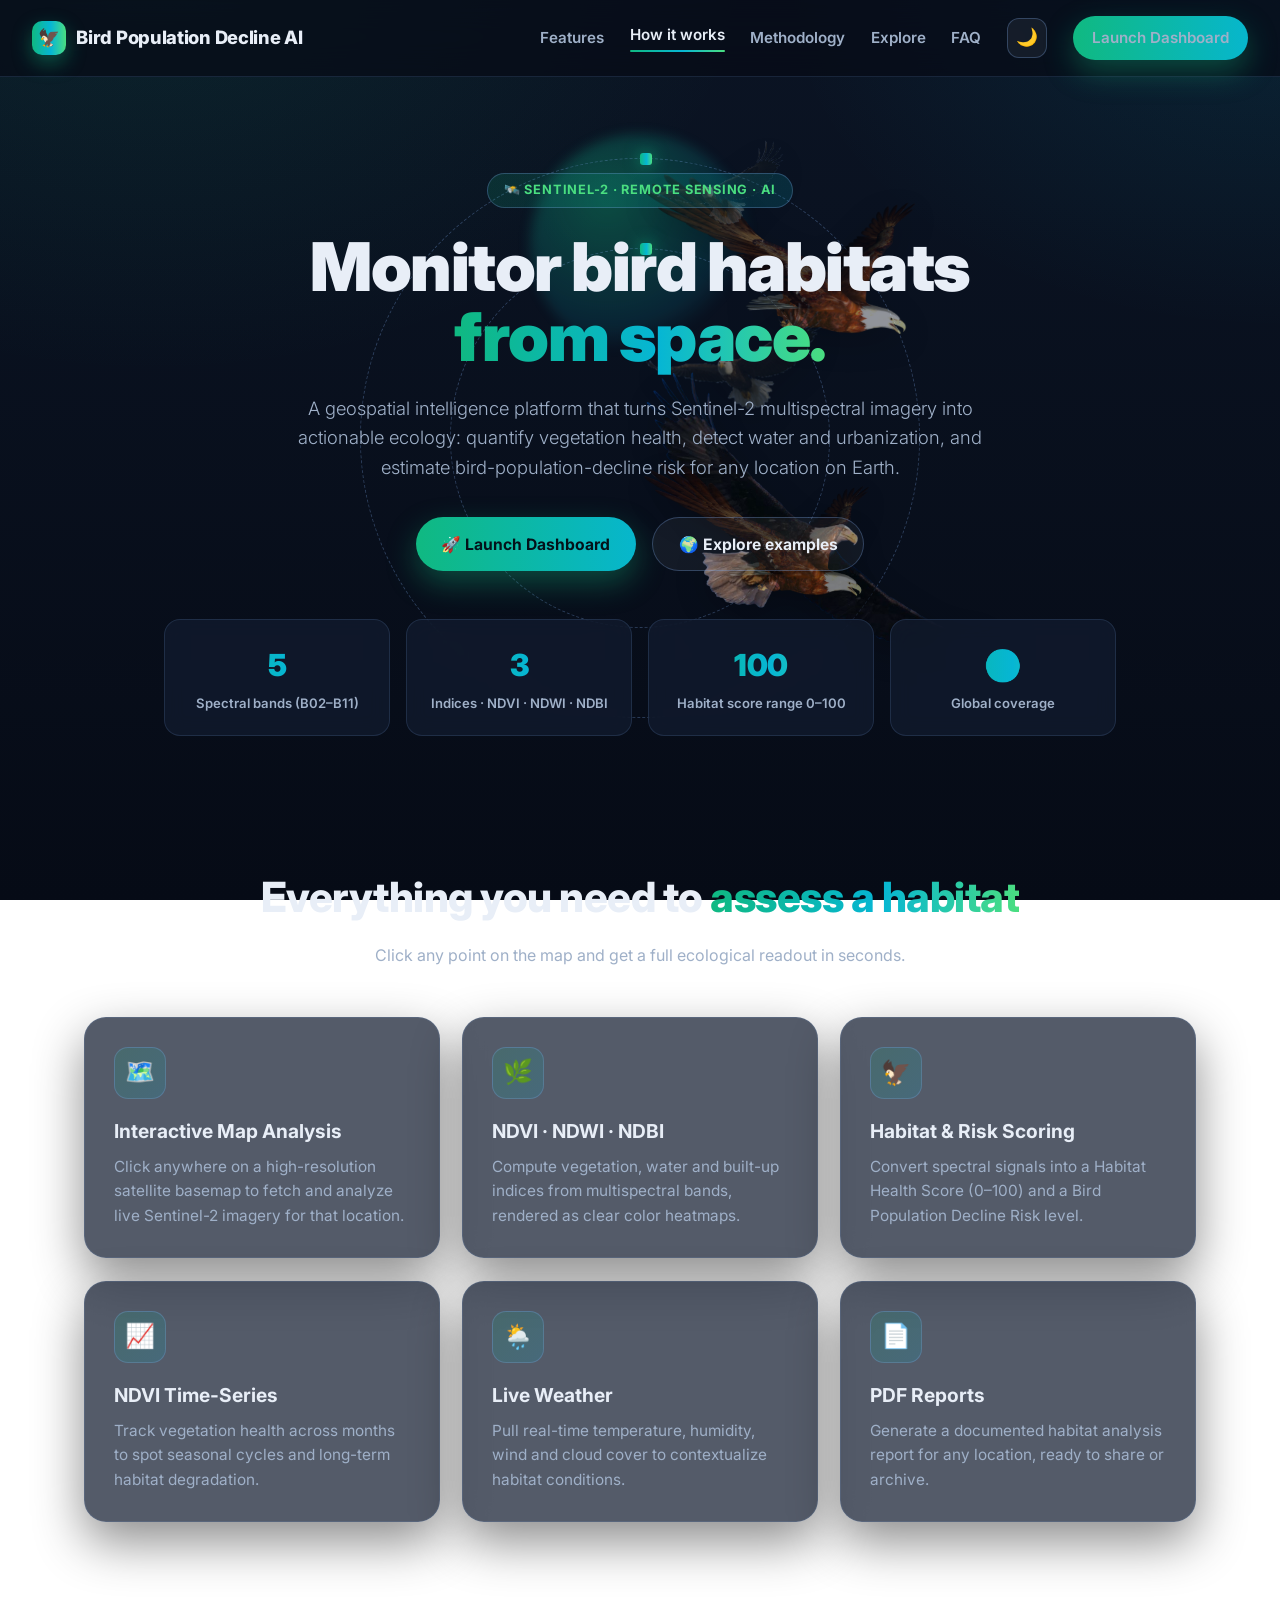
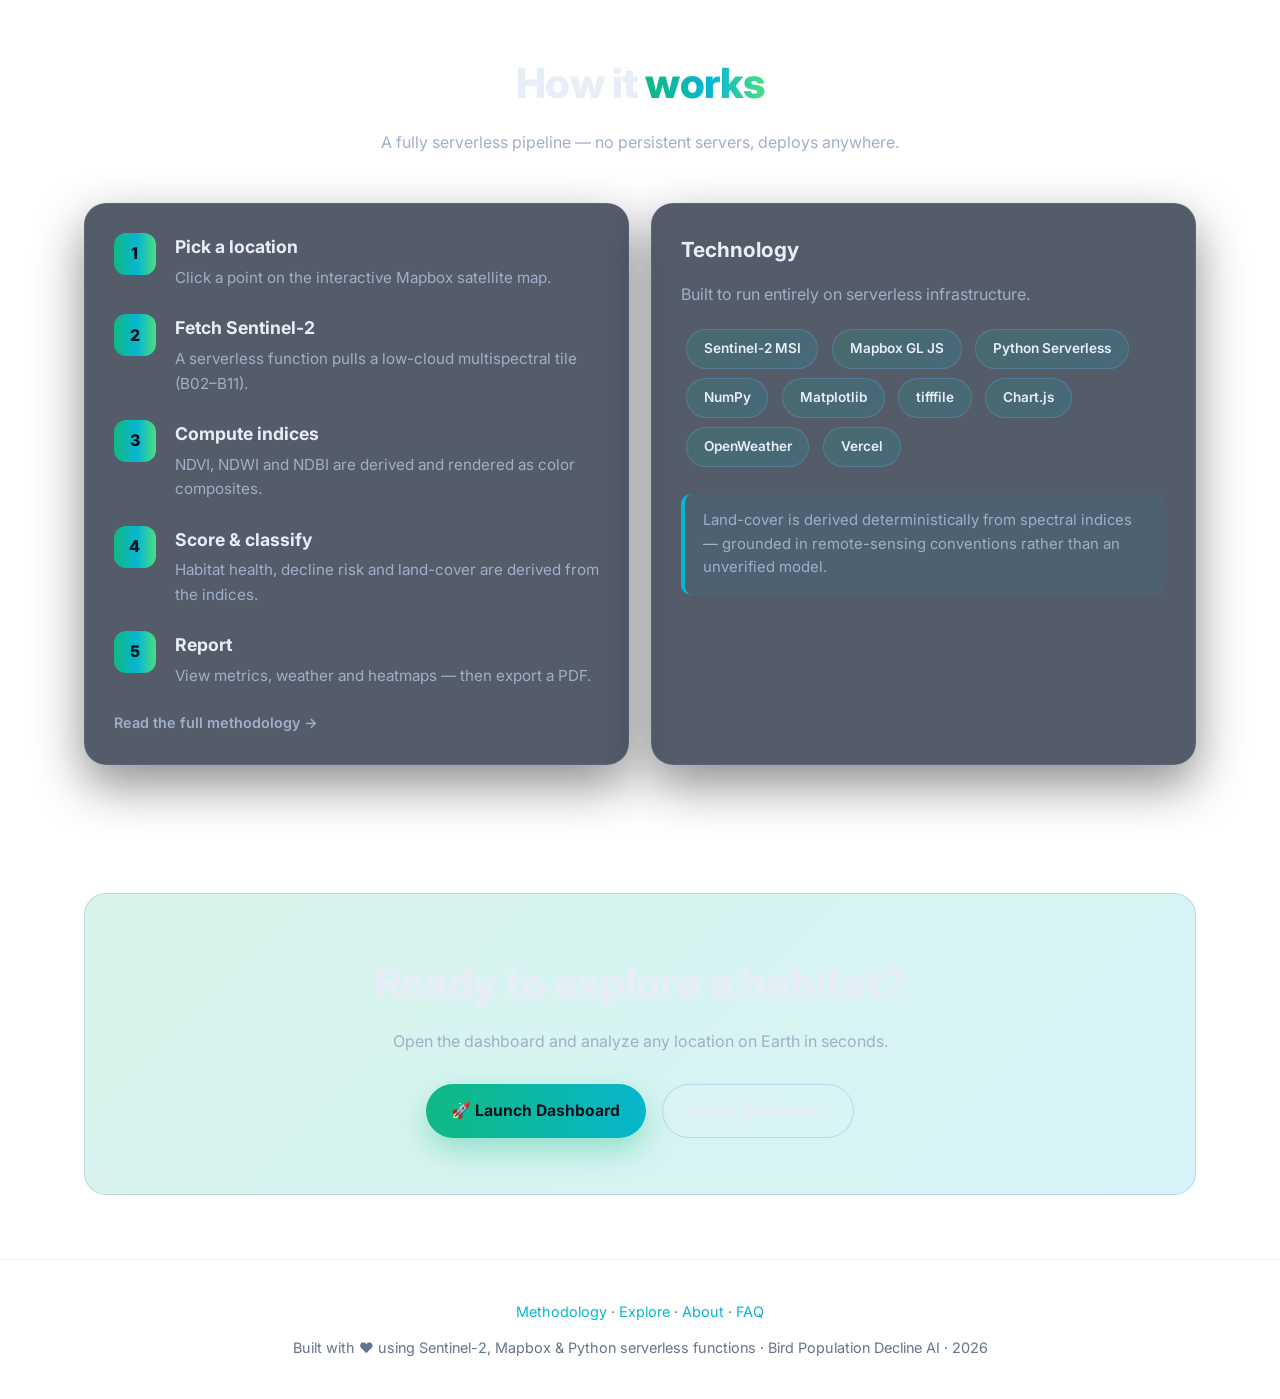
==== commit da73039b: "new updates" ====
--- a/index.html
+++ b/index.html
@@ -37,7 +37,18 @@
       <div class="planet"></div>
       <div class="orbit o1"><span class="sat"></span></div>
       <div class="orbit o2"><span class="sat"></span></div>
+
+      <!-- Soaring real eagle / bird photos -->
+      <div class="flock">
+        <img class="bird b1" src="/assets/img/eagle1.png" alt="" loading="lazy" decoding="async" />
+        <img class="bird b2" src="/assets/img/eagle2.png" alt="" loading="lazy" decoding="async" />
+        <img class="bird b3" src="/assets/img/eagle3.png" alt="" loading="lazy" decoding="async" />
+        <img class="bird b4" src="/assets/img/eagle2.png" alt="" loading="lazy" decoding="async" />
+        <img class="bird b5" src="/assets/img/eagle1.png" alt="" loading="lazy" decoding="async" />
+      </div>
     </div>
+
+    <!-- (real eagle photos are used for the flock; no SVG needed) -->
     <span class="eyebrow">🛰️ Sentinel-2 · Remote Sensing · AI</span>
     <h1>Monitor bird habitats <br /><span class="gradient-text">from space.</span></h1>
     <p class="lead">
--- a/assets/css/style.css
+++ b/assets/css/style.css
@@ -498,6 +498,34 @@
   background: var(--grad); box-shadow: 0 0 16px rgba(16,185,129,0.7);
 }
 
+/* ---------- Soaring eagles / flock ---------- */
+.flock { position: absolute; inset: 0; }
+/* Dashboard: fixed full-page flock behind all content */
+.dash-flock { position: fixed; inset: 0; z-index: -1; overflow: hidden; pointer-events: none; }
+.flock .bird {
+  position: absolute;
+  height: auto;
+  opacity: 0.5;                     /* semi-transparent so photos blend in naturally */
+  filter: drop-shadow(0 10px 16px rgba(0,0,0,0.35)) saturate(0.92);
+  animation: soar linear infinite;
+  will-change: transform;
+  user-select: none;
+}
+/* size · vertical lane · speed · start delay — staggered for a natural flock */
+.flock .b1 { width: 300px; top: 12%; animation-duration: 40s; animation-delay:   0s; opacity: 0.55; }
+.flock .b2 { width: 190px; top: 30%; animation-duration: 52s; animation-delay:  -9s; opacity: 0.42; }
+.flock .b3 { width: 360px; top: 40%; animation-duration: 32s; animation-delay:  -5s; opacity: 0.6; }
+.flock .b4 { width: 150px; top: 8%;  animation-duration: 60s; animation-delay: -20s; opacity: 0.34; }
+.flock .b5 { width: 250px; top: 52%; animation-duration: 46s; animation-delay: -27s; opacity: 0.46; }
+
+@keyframes soar {
+  0%   { transform: translateX(-14vw) translateY(0)     rotate(-3deg); }
+  25%  { transform: translateX(20vw)  translateY(-14px) rotate(2deg); }
+  50%  { transform: translateX(55vw)  translateY(6px)   rotate(-2deg); }
+  75%  { transform: translateX(85vw)  translateY(-10px) rotate(3deg); }
+  100% { transform: translateX(120vw) translateY(0)     rotate(-3deg); }
+}
+
 /* ---------- Stat band ---------- */
 .stat-band {
   display: grid; grid-template-columns: repeat(auto-fit, minmax(150px, 1fr)); gap: 1rem;
@@ -631,6 +659,7 @@
   * { animation-duration: 0.001ms !important; animation-iteration-count: 1 !important; transition-duration: 0.001ms !important; scroll-behavior: auto !important; }
   .reveal { opacity: 1 !important; transform: none !important; }
   .hero-motif .orbit { animation: none !important; }
+  .flock .bird { animation: none !important; }
 }
 
 /* ---------- Focus visibility (a11y) ---------- */
